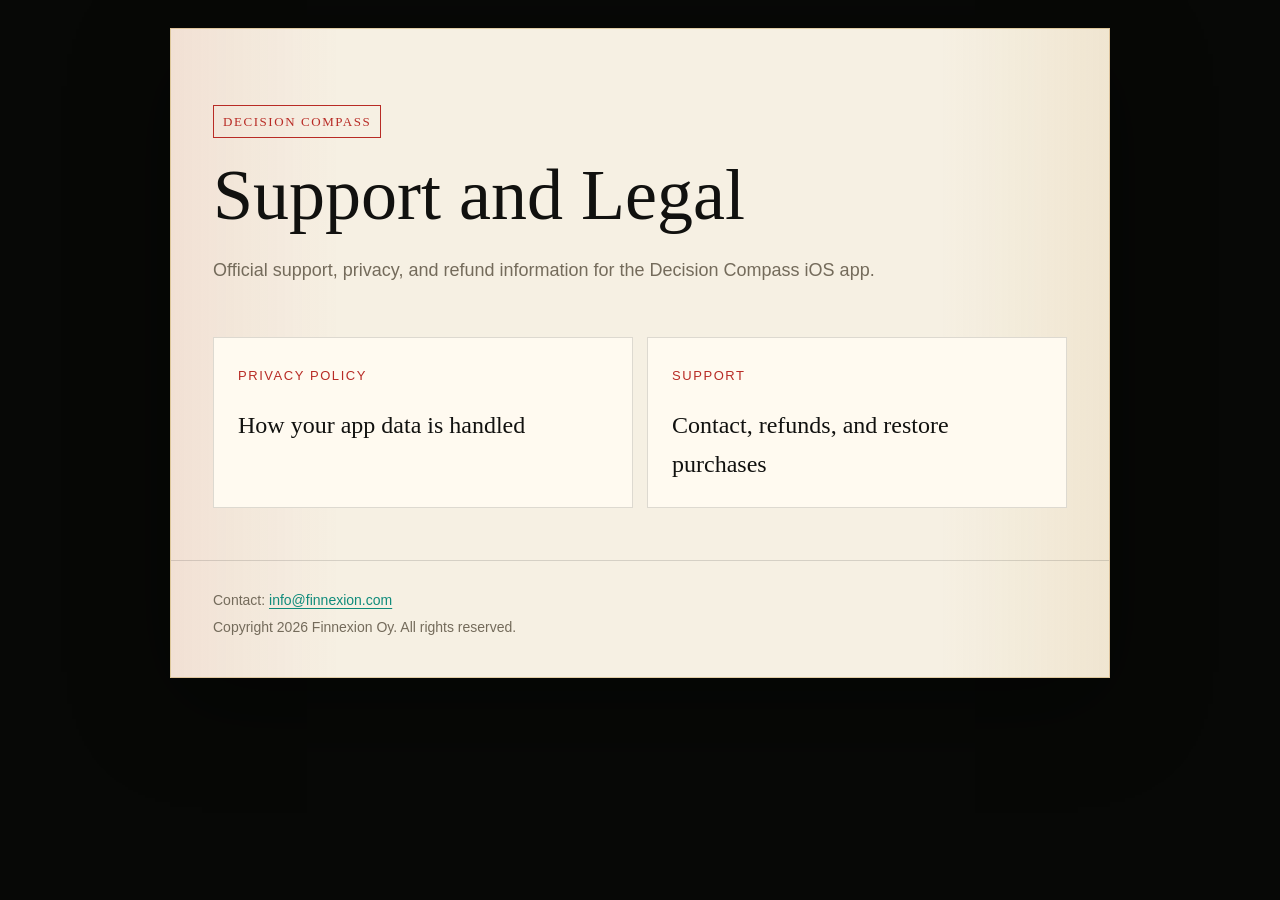
==== index.html @ dd06640a "Add Decision Compass support pages" ====
<!doctype html>
<html lang="en">
  <head>
    <meta charset="utf-8">
    <meta name="viewport" content="width=device-width, initial-scale=1">
    <title>Decision Compass Support</title>
    <meta name="description" content="Support and legal information for the Decision Compass iOS app.">
    <link rel="stylesheet" href="styles.css">
  </head>
  <body>
    <main class="page">
      <section class="hero">
        <p class="seal">Decision Compass</p>
        <h1>Support and Legal</h1>
        <p class="lead">
          Official support, privacy, and refund information for the Decision Compass iOS app.
        </p>
      </section>

      <section class="cards" aria-label="Support links">
        <a class="card" href="privacy.html">
          <span>Privacy Policy</span>
          <strong>How your app data is handled</strong>
        </a>
        <a class="card" href="support.html">
          <span>Support</span>
          <strong>Contact, refunds, and restore purchases</strong>
        </a>
      </section>

      <footer>
        <p>Contact: <a href="mailto:info@finnexion.com">info@finnexion.com</a></p>
        <p>Copyright 2026 Finnexion Oy. All rights reserved.</p>
      </footer>
    </main>
  </body>
</html>
---- styles.css ----
:root {
  --ink: #11110f;
  --paper: #f6f0e3;
  --paper-soft: #fffaf0;
  --gold: #b8892f;
  --red: #b82b25;
  --jade: #0f8b7b;
  --muted: #746b5b;
  --line: rgba(17, 17, 15, 0.14);
}

* {
  box-sizing: border-box;
}

html,
body {
  margin: 0;
  min-height: 100%;
  background: #070806;
  color: var(--ink);
  font-family: -apple-system, BlinkMacSystemFont, "Segoe UI", Helvetica, Arial, sans-serif;
  line-height: 1.62;
}

body {
  padding: 28px;
}

a {
  color: var(--jade);
  text-decoration-thickness: 1px;
  text-underline-offset: 3px;
}

.page {
  width: min(940px, 100%);
  margin: 0 auto;
  background:
    linear-gradient(90deg, rgba(184, 43, 37, 0.08), transparent 18%, transparent 82%, rgba(184, 137, 47, 0.1)),
    var(--paper);
  border: 1px solid rgba(184, 137, 47, 0.34);
  box-shadow: 0 26px 90px rgba(0, 0, 0, 0.42);
}

.topnav {
  display: flex;
  justify-content: space-between;
  gap: 16px;
  padding: 22px 28px 0;
  font-size: 14px;
}

.hero {
  padding: 76px 42px 52px;
}

.hero.compact {
  padding-top: 48px;
}

.seal {
  display: inline-flex;
  margin: 0 0 16px;
  border: 1px solid var(--red);
  color: var(--red);
  padding: 5px 9px;
  font-family: Georgia, "Times New Roman", serif;
  font-size: 13px;
  letter-spacing: 0.12em;
  text-transform: uppercase;
}

h1,
h2 {
  font-family: Georgia, "Times New Roman", serif;
  font-weight: 500;
  line-height: 1.16;
}

h1 {
  margin: 0;
  max-width: 760px;
  font-size: clamp(40px, 7vw, 72px);
}

h2 {
  margin: 42px 0 12px;
  font-size: 25px;
}

.lead {
  max-width: 680px;
  margin: 18px 0 0;
  color: var(--muted);
  font-size: 18px;
}

.cards {
  display: grid;
  grid-template-columns: repeat(2, minmax(0, 1fr));
  gap: 14px;
  padding: 0 42px 52px;
}

.card {
  display: block;
  min-height: 150px;
  padding: 24px;
  background: var(--paper-soft);
  border: 1px solid var(--line);
  color: var(--ink);
  text-decoration: none;
}

.card span {
  color: var(--red);
  font-size: 13px;
  letter-spacing: 0.12em;
  text-transform: uppercase;
}

.card strong {
  display: block;
  margin-top: 18px;
  font-family: Georgia, "Times New Roman", serif;
  font-size: 24px;
  font-weight: 500;
}

.content {
  padding: 0 42px 56px;
  max-width: 820px;
}

.content p,
.content li {
  color: #332f29;
  font-size: 16px;
}

.content ul {
  padding-left: 22px;
}

.content li + li {
  margin-top: 8px;
}

footer {
  border-top: 1px solid var(--line);
  padding: 24px 42px 34px;
  color: var(--muted);
  font-size: 14px;
}

footer p {
  margin: 4px 0;
}

@media (max-width: 680px) {
  body {
    padding: 0;
  }

  .page {
    min-height: 100vh;
    border: 0;
  }

  .hero,
  .hero.compact,
  .content,
  footer {
    padding-left: 22px;
    padding-right: 22px;
  }

  .cards {
    grid-template-columns: 1fr;
    padding-left: 22px;
    padding-right: 22px;
  }
}
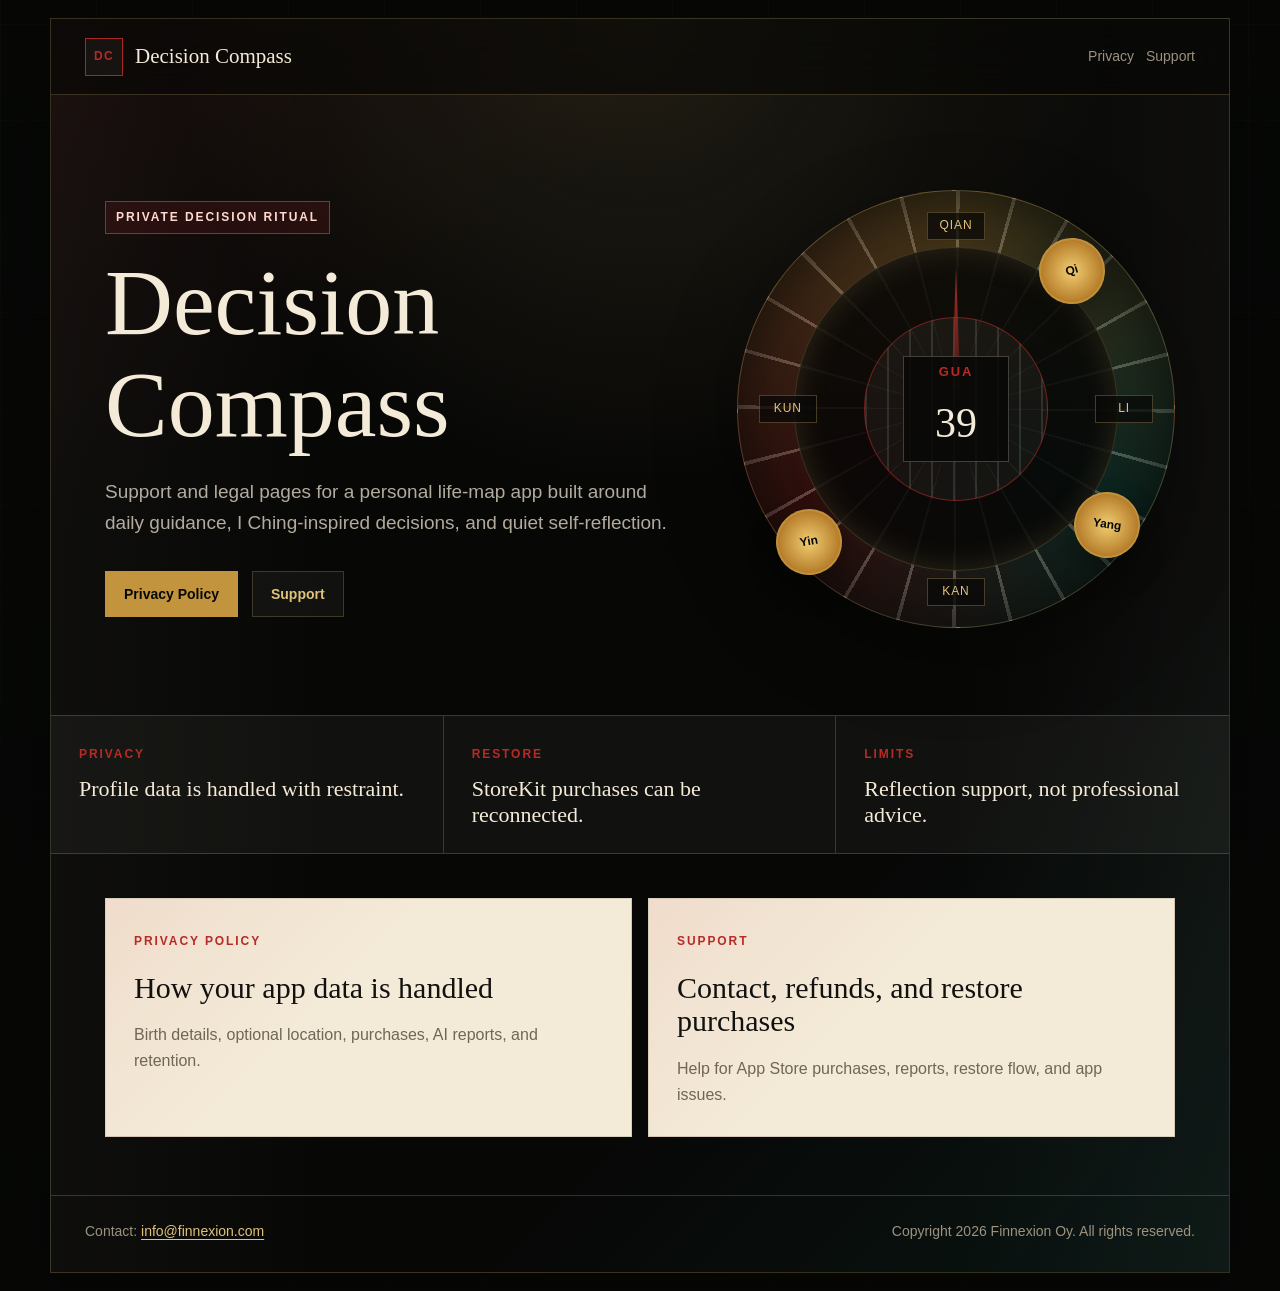
==== commit 0141bdd9: "Refresh Decision Compass support site visual design" ====
--- a/index.html
+++ b/index.html
@@ -8,30 +8,85 @@
     <link rel="stylesheet" href="styles.css">
   </head>
   <body>
-    <main class="page">
-      <section class="hero">
-        <p class="seal">Decision Compass</p>
-        <h1>Support and Legal</h1>
-        <p class="lead">
-          Official support, privacy, and refund information for the Decision Compass iOS app.
-        </p>
-      </section>
+    <div class="site-shell">
+      <nav class="navbar" aria-label="Primary">
+        <a class="brand" href="index.html">
+          <span class="brand-mark">DC</span>
+          <span>Decision Compass</span>
+        </a>
+        <div class="nav-links">
+          <a href="privacy.html">Privacy</a>
+          <a href="support.html">Support</a>
+        </div>
+      </nav>
 
-      <section class="cards" aria-label="Support links">
-        <a class="card" href="privacy.html">
-          <span>Privacy Policy</span>
-          <strong>How your app data is handled</strong>
-        </a>
-        <a class="card" href="support.html">
-          <span>Support</span>
-          <strong>Contact, refunds, and restore purchases</strong>
-        </a>
-      </section>
+      <main>
+        <section class="hero landing-hero">
+          <div class="hero-copy">
+            <p class="seal">Private Decision Ritual</p>
+            <h1>Decision Compass</h1>
+            <p class="lead">
+              Support and legal pages for a personal life-map app built around daily guidance,
+              I Ching-inspired decisions, and quiet self-reflection.
+            </p>
+            <div class="hero-actions">
+              <a class="button primary" href="privacy.html">Privacy Policy</a>
+              <a class="button secondary" href="support.html">Support</a>
+            </div>
+          </div>
+
+          <div class="compass-visual" aria-label="Decorative decision compass">
+            <div class="compass-ring ring-outer"></div>
+            <div class="compass-ring ring-middle"></div>
+            <div class="compass-ring ring-inner"></div>
+            <div class="trigram t1">Qian</div>
+            <div class="trigram t2">Li</div>
+            <div class="trigram t3">Kan</div>
+            <div class="trigram t4">Kun</div>
+            <div class="needle"></div>
+            <div class="coin c1">Yin</div>
+            <div class="coin c2">Yang</div>
+            <div class="coin c3">Qi</div>
+            <div class="compass-core">
+              <span>Gua</span>
+              <strong>39</strong>
+            </div>
+          </div>
+        </section>
+
+        <section class="signal-strip" aria-label="Decision Compass principles">
+          <div>
+            <span>Privacy</span>
+            <strong>Profile data is handled with restraint.</strong>
+          </div>
+          <div>
+            <span>Restore</span>
+            <strong>StoreKit purchases can be reconnected.</strong>
+          </div>
+          <div>
+            <span>Limits</span>
+            <strong>Reflection support, not professional advice.</strong>
+          </div>
+        </section>
+
+        <section class="cards" aria-label="Support links">
+          <a class="card" href="privacy.html">
+            <span>Privacy Policy</span>
+            <strong>How your app data is handled</strong>
+            <p>Birth details, optional location, purchases, AI reports, and retention.</p>
+          </a>
+          <a class="card" href="support.html">
+            <span>Support</span>
+            <strong>Contact, refunds, and restore purchases</strong>
+            <p>Help for App Store purchases, reports, restore flow, and app issues.</p>
+          </a>
+        </section>
+      </main>
 
       <footer>
         <p>Contact: <a href="mailto:info@finnexion.com">info@finnexion.com</a></p>
         <p>Copyright 2026 Finnexion Oy. All rights reserved.</p>
       </footer>
-    </main>
+    </div>
   </body>
 </html>
--- a/styles.css
+++ b/styles.css
@@ -1,12 +1,20 @@
 :root {
   --ink: #11110f;
-  --paper: #f6f0e3;
-  --paper-soft: #fffaf0;
-  --gold: #b8892f;
-  --red: #b82b25;
-  --jade: #0f8b7b;
-  --muted: #746b5b;
-  --line: rgba(17, 17, 15, 0.14);
+  --black: #070806;
+  --black-soft: #10110d;
+  --paper: #f4ead8;
+  --paper-soft: #fff8e8;
+  --gold: #c3943e;
+  --gold-soft: #e0c37b;
+  --red: #b72b26;
+  --jade: #118a79;
+  --bronze: #5b6b54;
+  --muted-dark: #9d927f;
+  --muted-paper: #6f6657;
+  --line-dark: rgba(224, 195, 123, 0.22);
+  --line-paper: rgba(17, 17, 15, 0.13);
+  --serif: Georgia, "Times New Roman", serif;
+  --sans: -apple-system, BlinkMacSystemFont, "Segoe UI", Helvetica, Arial, sans-serif;
 }
 
 * {
@@ -17,167 +25,569 @@
 body {
   margin: 0;
   min-height: 100%;
-  background: #070806;
-  color: var(--ink);
-  font-family: -apple-system, BlinkMacSystemFont, "Segoe UI", Helvetica, Arial, sans-serif;
+  background:
+    linear-gradient(180deg, rgba(7, 8, 6, 0.62), rgba(7, 8, 6, 0.96)),
+    repeating-linear-gradient(90deg, rgba(224, 195, 123, 0.05) 0 1px, transparent 1px 96px),
+    repeating-linear-gradient(0deg, rgba(224, 195, 123, 0.04) 0 1px, transparent 1px 96px),
+    var(--black);
+  color: var(--paper);
+  font-family: var(--sans);
   line-height: 1.62;
 }
 
 body {
-  padding: 28px;
+  overflow-x: hidden;
 }
 
 a {
-  color: var(--jade);
-  text-decoration-thickness: 1px;
-  text-underline-offset: 3px;
-}
-
-.page {
-  width: min(940px, 100%);
-  margin: 0 auto;
-  background:
-    linear-gradient(90deg, rgba(184, 43, 37, 0.08), transparent 18%, transparent 82%, rgba(184, 137, 47, 0.1)),
-    var(--paper);
-  border: 1px solid rgba(184, 137, 47, 0.34);
-  box-shadow: 0 26px 90px rgba(0, 0, 0, 0.42);
-}
-
-.topnav {
+  color: inherit;
+  text-decoration: none;
+}
+
+.site-shell {
+  width: min(1180px, calc(100% - 36px));
+  min-height: calc(100vh - 36px);
+  margin: 18px auto;
+  border: 1px solid var(--line-dark);
+  background:
+    linear-gradient(145deg, rgba(183, 43, 38, 0.08), transparent 26%),
+    linear-gradient(315deg, rgba(17, 138, 121, 0.1), transparent 32%),
+    rgba(7, 8, 6, 0.86);
+  box-shadow: 0 30px 100px rgba(0, 0, 0, 0.45);
+  position: relative;
+  overflow: hidden;
+}
+
+.site-shell::before {
+  content: "";
+  position: absolute;
+  inset: 0;
+  background:
+    radial-gradient(circle at 50% 0%, rgba(224, 195, 123, 0.12), transparent 34%),
+    linear-gradient(90deg, rgba(244, 234, 216, 0.03), transparent 24%, transparent 76%, rgba(244, 234, 216, 0.03));
+  pointer-events: none;
+}
+
+.navbar,
+main,
+footer {
+  position: relative;
+  z-index: 1;
+}
+
+.navbar {
   display: flex;
+  align-items: center;
   justify-content: space-between;
-  gap: 16px;
-  padding: 22px 28px 0;
+  gap: 18px;
+  min-height: 76px;
+  padding: 0 34px;
+  border-bottom: 1px solid var(--line-dark);
+  background: rgba(7, 8, 6, 0.62);
+  backdrop-filter: blur(18px);
+}
+
+.brand,
+.nav-links {
+  display: flex;
+  align-items: center;
+  gap: 12px;
+}
+
+.brand {
+  color: var(--paper);
+  font-family: var(--serif);
+  font-size: 21px;
+}
+
+.brand-mark {
+  display: grid;
+  place-items: center;
+  width: 38px;
+  height: 38px;
+  border: 1px solid rgba(183, 43, 38, 0.9);
+  color: var(--red);
+  background: rgba(244, 234, 216, 0.04);
+  font-family: var(--sans);
+  font-size: 12px;
+  font-weight: 700;
+  letter-spacing: 0.12em;
+}
+
+.nav-links a {
+  color: var(--muted-dark);
   font-size: 14px;
 }
 
+.nav-links a:hover {
+  color: var(--gold-soft);
+}
+
 .hero {
-  padding: 76px 42px 52px;
+  display: grid;
+  grid-template-columns: minmax(0, 0.95fr) minmax(320px, 0.72fr);
+  gap: 54px;
+  align-items: center;
+  min-height: 620px;
+  padding: 70px 54px 62px;
 }
 
 .hero.compact {
-  padding-top: 48px;
+  min-height: auto;
+  grid-template-columns: minmax(0, 1fr) 220px;
+  padding-bottom: 44px;
+  border-bottom: 1px solid var(--line-dark);
+}
+
+.hero-copy {
+  max-width: 720px;
 }
 
 .seal {
   display: inline-flex;
-  margin: 0 0 16px;
-  border: 1px solid var(--red);
-  color: var(--red);
-  padding: 5px 9px;
-  font-family: Georgia, "Times New Roman", serif;
-  font-size: 13px;
-  letter-spacing: 0.12em;
+  margin: 0 0 18px;
+  border: 1px solid rgba(183, 43, 38, 0.88);
+  color: #ffdad1;
+  background: rgba(183, 43, 38, 0.13);
+  padding: 6px 10px;
+  font-size: 12px;
+  font-weight: 700;
+  letter-spacing: 0.16em;
   text-transform: uppercase;
 }
 
 h1,
 h2 {
-  font-family: Georgia, "Times New Roman", serif;
+  font-family: var(--serif);
   font-weight: 500;
-  line-height: 1.16;
+  line-height: 1.08;
 }
 
 h1 {
   margin: 0;
-  max-width: 760px;
-  font-size: clamp(40px, 7vw, 72px);
+  font-size: clamp(48px, 8vw, 94px);
+  letter-spacing: 0;
 }
 
 h2 {
   margin: 42px 0 12px;
-  font-size: 25px;
+  color: var(--paper);
+  font-size: 28px;
 }
 
 .lead {
   max-width: 680px;
-  margin: 18px 0 0;
-  color: var(--muted);
-  font-size: 18px;
-}
-
-.cards {
-  display: grid;
-  grid-template-columns: repeat(2, minmax(0, 1fr));
+  margin: 22px 0 0;
+  color: rgba(244, 234, 216, 0.72);
+  font-size: 19px;
+}
+
+.hero-actions {
+  display: flex;
+  flex-wrap: wrap;
   gap: 14px;
-  padding: 0 42px 52px;
-}
-
-.card {
-  display: block;
-  min-height: 150px;
-  padding: 24px;
-  background: var(--paper-soft);
-  border: 1px solid var(--line);
-  color: var(--ink);
-  text-decoration: none;
-}
-
+  margin-top: 32px;
+}
+
+.button {
+  display: inline-flex;
+  align-items: center;
+  justify-content: center;
+  min-height: 46px;
+  padding: 0 18px;
+  border: 1px solid var(--line-dark);
+  font-weight: 700;
+  font-size: 14px;
+}
+
+.button.primary {
+  background: var(--gold);
+  color: var(--black);
+  border-color: var(--gold);
+}
+
+.button.secondary {
+  color: var(--gold-soft);
+  background: rgba(244, 234, 216, 0.04);
+}
+
+.compass-visual {
+  position: relative;
+  width: min(440px, 100%);
+  aspect-ratio: 1;
+  margin: 0 auto;
+  color: var(--paper);
+}
+
+.compass-ring {
+  position: absolute;
+  border-radius: 50%;
+  border: 1px solid var(--line-dark);
+}
+
+.ring-outer {
+  inset: 0;
+  background:
+    conic-gradient(from 0deg, rgba(195, 148, 62, 0.3), rgba(17, 138, 121, 0.22), rgba(183, 43, 38, 0.24), rgba(195, 148, 62, 0.3)),
+    repeating-conic-gradient(from 0deg, rgba(244, 234, 216, 0.34) 0 1deg, transparent 1deg 15deg);
+  box-shadow: inset 0 0 70px rgba(7, 8, 6, 0.86), 0 28px 80px rgba(0, 0, 0, 0.38);
+  animation: turn 38s linear infinite;
+}
+
+.ring-middle {
+  inset: 13%;
+  background: rgba(7, 8, 6, 0.86);
+  box-shadow: inset 0 0 32px rgba(224, 195, 123, 0.16);
+}
+
+.ring-inner {
+  inset: 29%;
+  border-color: rgba(183, 43, 38, 0.56);
+  background:
+    repeating-linear-gradient(90deg, rgba(244, 234, 216, 0.12) 0 2px, transparent 2px 22px),
+    rgba(244, 234, 216, 0.05);
+}
+
+.trigram,
+.coin,
+.compass-core {
+  position: absolute;
+  display: grid;
+  place-items: center;
+}
+
+.trigram {
+  width: 58px;
+  height: 28px;
+  border: 1px solid rgba(224, 195, 123, 0.28);
+  color: var(--gold-soft);
+  background: rgba(7, 8, 6, 0.72);
+  font-size: 12px;
+  letter-spacing: 0.08em;
+  text-transform: uppercase;
+}
+
+.t1 { top: 5%; left: calc(50% - 29px); }
+.t2 { right: 5%; top: calc(50% - 14px); }
+.t3 { bottom: 5%; left: calc(50% - 29px); }
+.t4 { left: 5%; top: calc(50% - 14px); }
+
+.coin {
+  width: 66px;
+  height: 66px;
+  border-radius: 50%;
+  border: 2px solid rgba(195, 148, 62, 0.86);
+  color: var(--black);
+  background: radial-gradient(circle, #f1cd72 0%, #b47b28 72%);
+  font-size: 12px;
+  font-weight: 800;
+  box-shadow: 0 14px 30px rgba(0, 0, 0, 0.28);
+}
+
+.c1 { left: 9%; bottom: 12%; transform: rotate(-10deg); }
+.c2 { right: 8%; bottom: 16%; transform: rotate(8deg); }
+.c3 { right: 16%; top: 11%; transform: rotate(-18deg); }
+
+.needle {
+  position: absolute;
+  left: calc(50% - 5px);
+  top: 18%;
+  width: 10px;
+  height: 31%;
+  background: linear-gradient(180deg, var(--red), rgba(183, 43, 38, 0));
+  clip-path: polygon(50% 0, 100% 100%, 0 100%);
+  transform-origin: 50% 100%;
+  animation: needle 7s ease-in-out infinite;
+}
+
+.compass-core {
+  inset: 38%;
+  border: 1px solid rgba(244, 234, 216, 0.24);
+  background: rgba(7, 8, 6, 0.86);
+  text-align: center;
+}
+
+.compass-core span {
+  color: var(--red);
+  font-size: 13px;
+  font-weight: 800;
+  letter-spacing: 0.14em;
+  text-transform: uppercase;
+}
+
+.compass-core strong {
+  color: var(--paper);
+  font-family: var(--serif);
+  font-size: 42px;
+  font-weight: 500;
+}
+
+.signal-strip {
+  display: grid;
+  grid-template-columns: repeat(3, minmax(0, 1fr));
+  border-top: 1px solid var(--line-dark);
+  border-bottom: 1px solid var(--line-dark);
+  background: rgba(244, 234, 216, 0.04);
+}
+
+.signal-strip div {
+  min-height: 118px;
+  padding: 24px 28px;
+  border-right: 1px solid var(--line-dark);
+}
+
+.signal-strip div:last-child {
+  border-right: 0;
+}
+
+.signal-strip span,
 .card span {
   color: var(--red);
-  font-size: 13px;
-  letter-spacing: 0.12em;
+  font-size: 12px;
+  font-weight: 800;
+  letter-spacing: 0.16em;
   text-transform: uppercase;
+}
+
+.signal-strip strong {
+  display: block;
+  margin-top: 10px;
+  color: var(--paper);
+  font-family: var(--serif);
+  font-size: 22px;
+  font-weight: 500;
+  line-height: 1.2;
+}
+
+.cards {
+  display: grid;
+  grid-template-columns: repeat(2, minmax(0, 1fr));
+  gap: 16px;
+  padding: 44px 54px 58px;
+}
+
+.card,
+.support-panel {
+  display: block;
+  border: 1px solid rgba(17, 17, 15, 0.12);
+  background:
+    linear-gradient(135deg, rgba(183, 43, 38, 0.07), transparent 42%),
+    var(--paper);
+  color: var(--ink);
+}
+
+.card {
+  min-height: 220px;
+  padding: 28px;
 }
 
 .card strong {
   display: block;
   margin-top: 18px;
-  font-family: Georgia, "Times New Roman", serif;
-  font-size: 24px;
+  font-family: var(--serif);
+  font-size: 30px;
   font-weight: 500;
+  line-height: 1.12;
+}
+
+.card p {
+  margin: 18px 0 0;
+  color: var(--muted-paper);
+}
+
+.legal .hero {
+  background:
+    linear-gradient(90deg, rgba(244, 234, 216, 0.06), transparent 48%),
+    rgba(7, 8, 6, 0.24);
+}
+
+.page-emblem {
+  justify-self: end;
+  display: grid;
+  place-items: center;
+  width: 190px;
+  aspect-ratio: 1;
+  border: 1px solid var(--line-dark);
+  border-radius: 50%;
+  background:
+    repeating-conic-gradient(from 0deg, rgba(224, 195, 123, 0.28) 0 2deg, transparent 2deg 30deg),
+    rgba(7, 8, 6, 0.66);
+  text-align: center;
+}
+
+.page-emblem span {
+  color: var(--red);
+  font-size: 11px;
+  font-weight: 800;
+  letter-spacing: 0.16em;
+  text-transform: uppercase;
+}
+
+.page-emblem strong {
+  display: block;
+  margin-top: 8px;
+  color: var(--paper);
+  font-family: var(--serif);
+  font-size: 27px;
+  font-weight: 500;
 }
 
 .content {
-  padding: 0 42px 56px;
-  max-width: 820px;
+  max-width: 860px;
+  padding: 14px 54px 68px;
 }
 
 .content p,
 .content li {
-  color: #332f29;
+  color: rgba(244, 234, 216, 0.78);
   font-size: 16px;
 }
 
+.content a,
+footer a {
+  color: var(--gold-soft);
+  text-decoration: underline;
+  text-decoration-thickness: 1px;
+  text-underline-offset: 3px;
+}
+
 .content ul {
-  padding-left: 22px;
+  padding-left: 21px;
 }
 
 .content li + li {
   margin-top: 8px;
 }
 
+.support-grid {
+  display: grid;
+  grid-template-columns: repeat(2, minmax(0, 1fr));
+  gap: 16px;
+  max-width: none;
+}
+
+.support-panel {
+  min-height: 220px;
+  padding: 28px;
+}
+
+.support-panel h2 {
+  margin-top: 0;
+  color: var(--ink);
+}
+
+.support-panel p {
+  color: var(--muted-paper);
+}
+
 footer {
-  border-top: 1px solid var(--line);
-  padding: 24px 42px 34px;
-  color: var(--muted);
+  display: flex;
+  justify-content: space-between;
+  gap: 18px;
+  border-top: 1px solid var(--line-dark);
+  padding: 24px 34px 30px;
+  color: var(--muted-dark);
   font-size: 14px;
 }
 
 footer p {
-  margin: 4px 0;
-}
-
-@media (max-width: 680px) {
-  body {
-    padding: 0;
-  }
-
-  .page {
+  margin: 0;
+}
+
+@keyframes turn {
+  to {
+    transform: rotate(360deg);
+  }
+}
+
+@keyframes needle {
+  0%, 100% {
+    transform: rotate(-18deg);
+  }
+  50% {
+    transform: rotate(26deg);
+  }
+}
+
+@media (prefers-reduced-motion: reduce) {
+  .ring-outer,
+  .needle {
+    animation: none;
+  }
+}
+
+@media (max-width: 900px) {
+  .hero,
+  .hero.compact {
+    grid-template-columns: 1fr;
+  }
+
+  .page-emblem {
+    justify-self: start;
+  }
+
+  .signal-strip,
+  .cards,
+  .support-grid {
+    grid-template-columns: 1fr;
+  }
+
+  .signal-strip div {
+    border-right: 0;
+    border-bottom: 1px solid var(--line-dark);
+  }
+
+  .signal-strip div:last-child {
+    border-bottom: 0;
+  }
+}
+
+@media (max-width: 640px) {
+  .site-shell {
+    width: 100%;
     min-height: 100vh;
-    border: 0;
+    margin: 0;
+    border-left: 0;
+    border-right: 0;
+  }
+
+  .navbar {
+    padding: 0 20px;
+  }
+
+  .brand {
+    font-size: 18px;
+  }
+
+  .nav-links {
+    gap: 10px;
   }
 
   .hero,
   .hero.compact,
+  .cards,
   .content,
-  footer {
+  .support-grid {
     padding-left: 22px;
     padding-right: 22px;
   }
 
-  .cards {
-    grid-template-columns: 1fr;
+  .landing-hero {
+    padding-top: 46px;
+  }
+
+  .compass-visual {
+    width: min(340px, 100%);
+  }
+
+  .coin {
+    width: 54px;
+    height: 54px;
+    font-size: 10px;
+  }
+
+  footer {
+    flex-direction: column;
     padding-left: 22px;
     padding-right: 22px;
   }
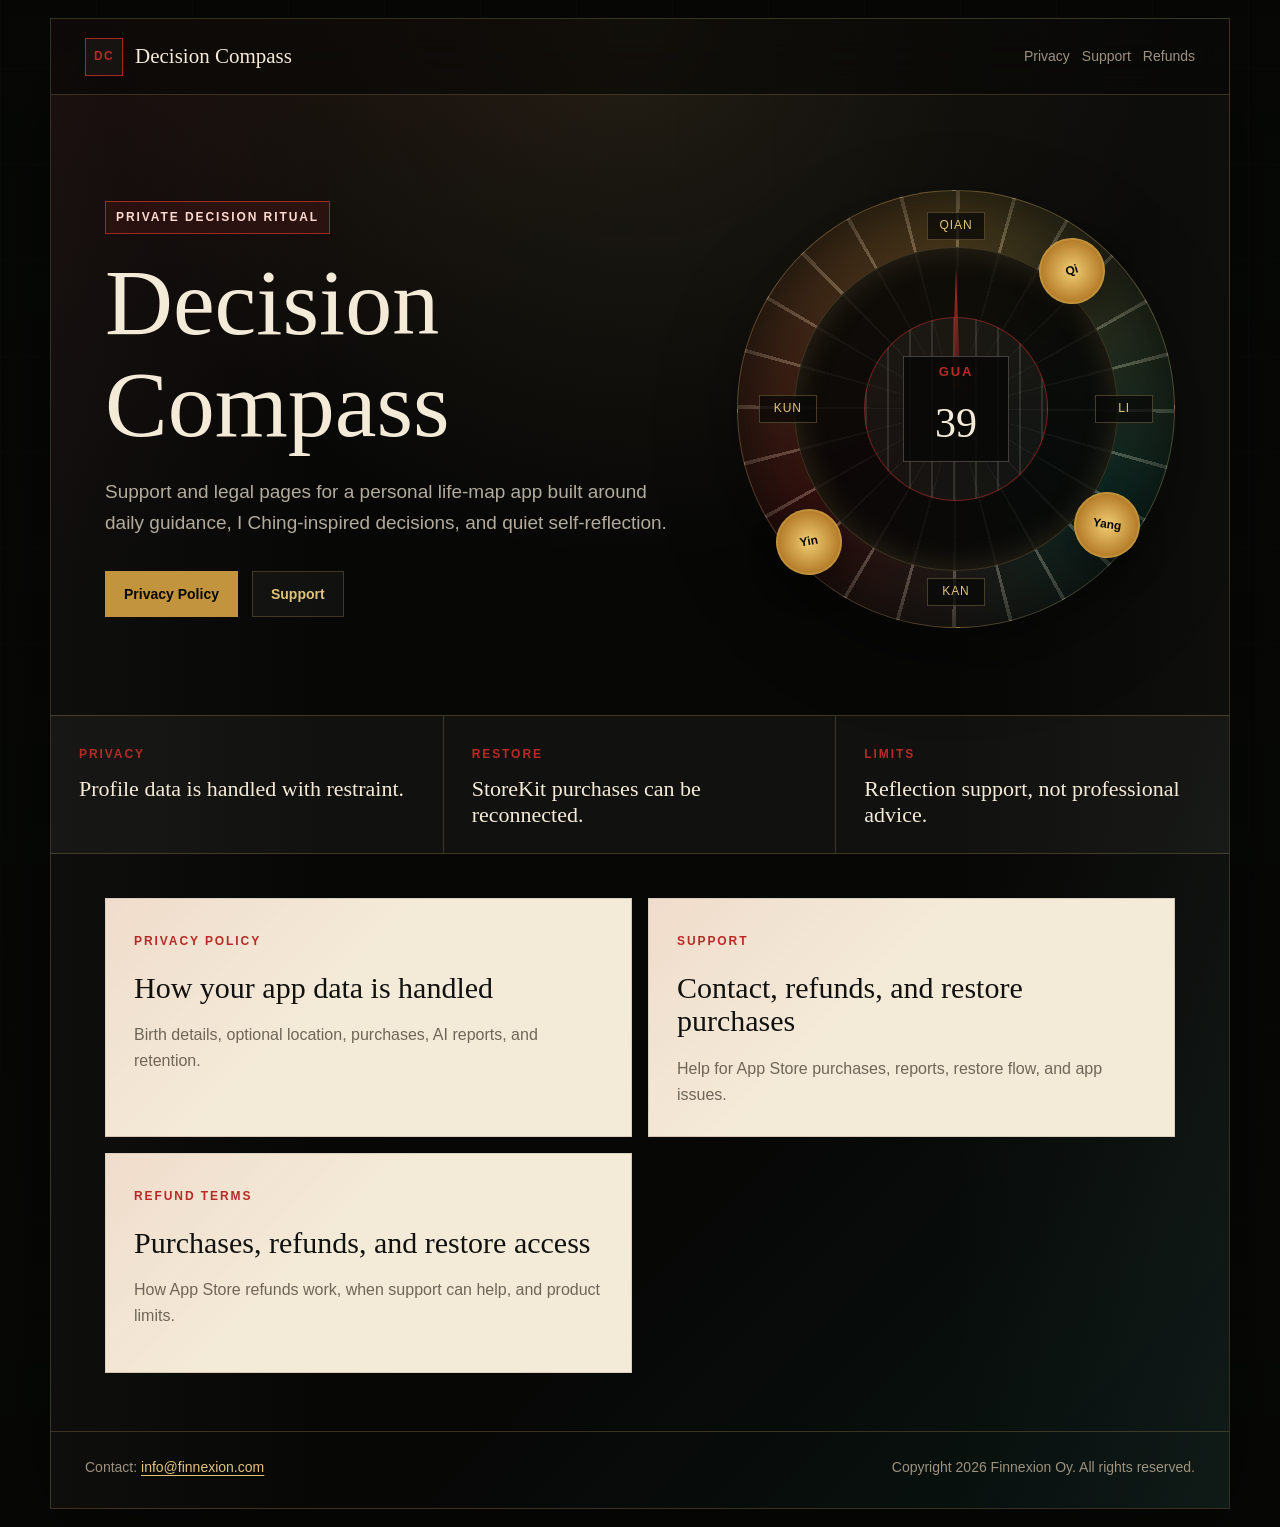
==== commit cea4cded: "Add refund terms page" ====
--- a/index.html
+++ b/index.html
@@ -17,6 +17,7 @@
         <div class="nav-links">
           <a href="privacy.html">Privacy</a>
           <a href="support.html">Support</a>
+          <a href="refund.html">Refunds</a>
         </div>
       </nav>
 
@@ -80,6 +81,11 @@
             <strong>Contact, refunds, and restore purchases</strong>
             <p>Help for App Store purchases, reports, restore flow, and app issues.</p>
           </a>
+          <a class="card" href="refund.html">
+            <span>Refund Terms</span>
+            <strong>Purchases, refunds, and restore access</strong>
+            <p>How App Store refunds work, when support can help, and product limits.</p>
+          </a>
         </section>
       </main>
 
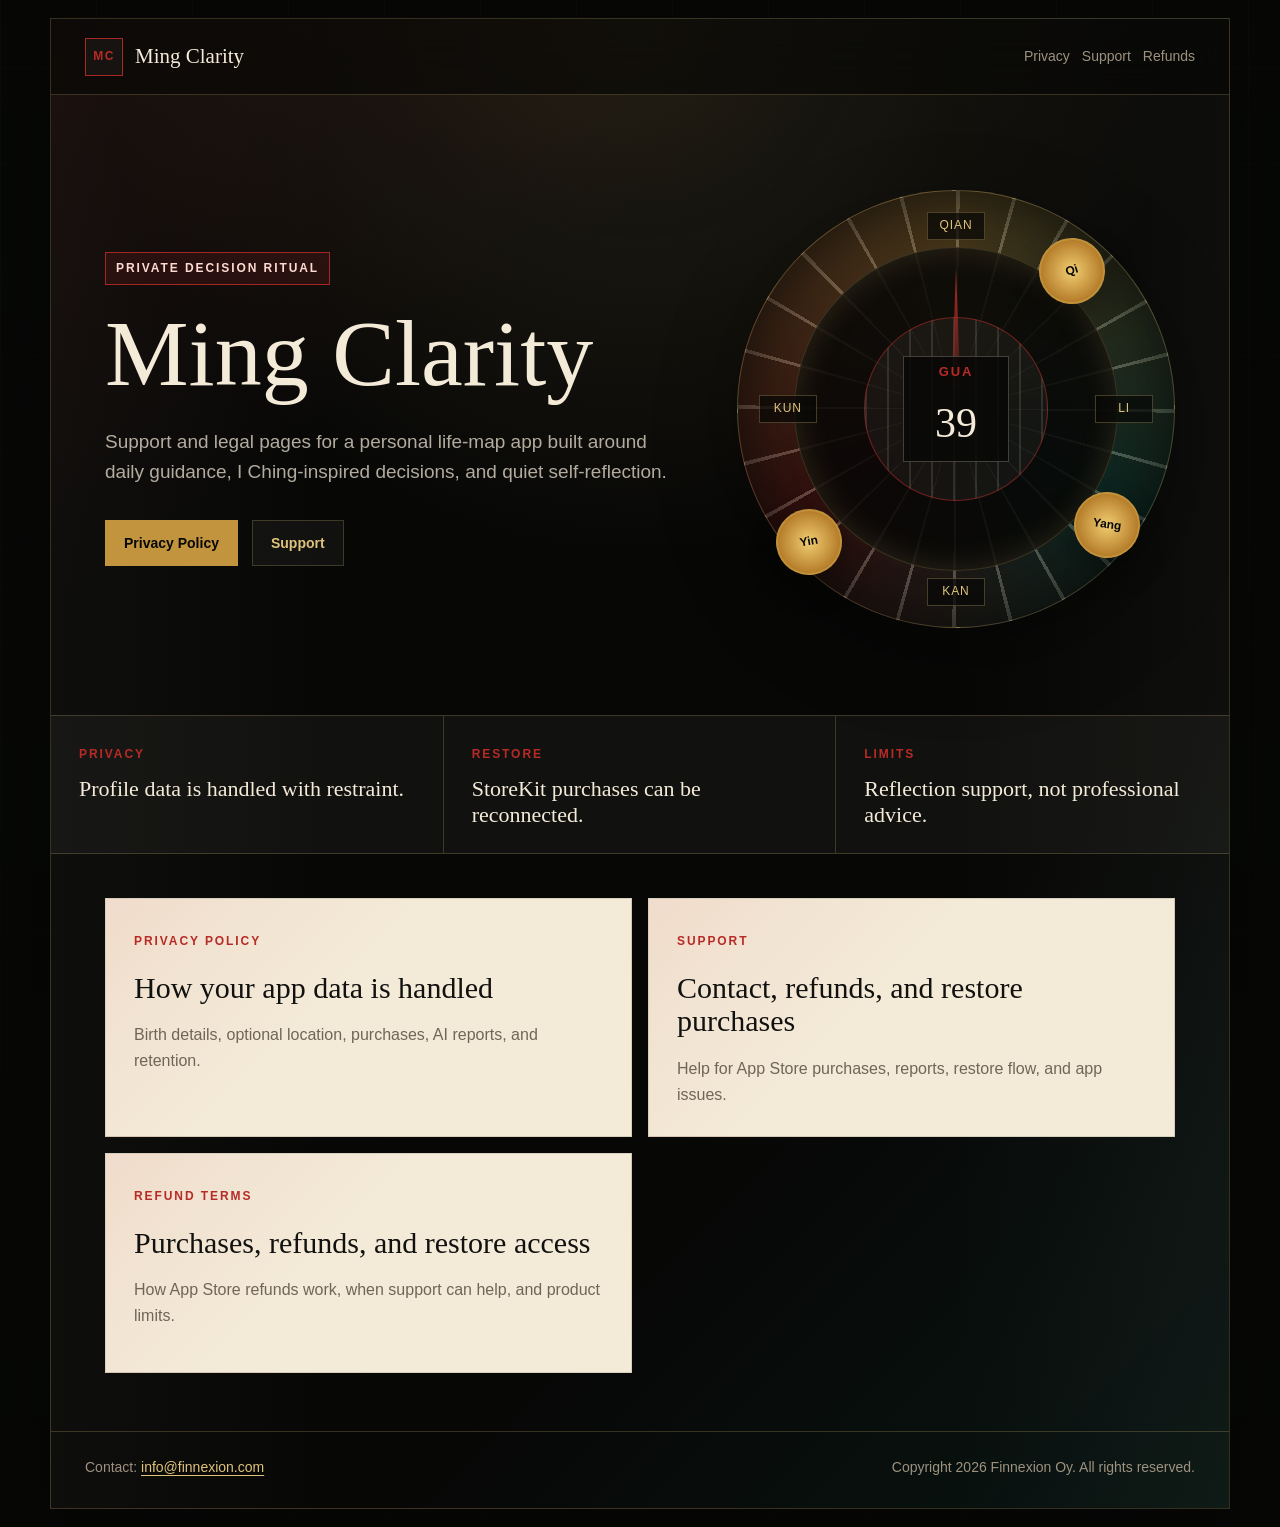
==== commit b8a40fc0: "Rename support pages to Ming Clarity" ====
--- a/index.html
+++ b/index.html
@@ -3,16 +3,16 @@
   <head>
     <meta charset="utf-8">
     <meta name="viewport" content="width=device-width, initial-scale=1">
-    <title>Decision Compass Support</title>
-    <meta name="description" content="Support and legal information for the Decision Compass iOS app.">
+    <title>Ming Clarity Support</title>
+    <meta name="description" content="Support and legal information for the Ming Clarity iOS app.">
     <link rel="stylesheet" href="styles.css">
   </head>
   <body>
     <div class="site-shell">
       <nav class="navbar" aria-label="Primary">
         <a class="brand" href="index.html">
-          <span class="brand-mark">DC</span>
-          <span>Decision Compass</span>
+          <span class="brand-mark">MC</span>
+          <span>Ming Clarity</span>
         </a>
         <div class="nav-links">
           <a href="privacy.html">Privacy</a>
@@ -25,7 +25,7 @@
         <section class="hero landing-hero">
           <div class="hero-copy">
             <p class="seal">Private Decision Ritual</p>
-            <h1>Decision Compass</h1>
+            <h1>Ming Clarity</h1>
             <p class="lead">
               Support and legal pages for a personal life-map app built around daily guidance,
               I Ching-inspired decisions, and quiet self-reflection.
@@ -55,7 +55,7 @@
           </div>
         </section>
 
-        <section class="signal-strip" aria-label="Decision Compass principles">
+        <section class="signal-strip" aria-label="Ming Clarity principles">
           <div>
             <span>Privacy</span>
             <strong>Profile data is handled with restraint.</strong>
